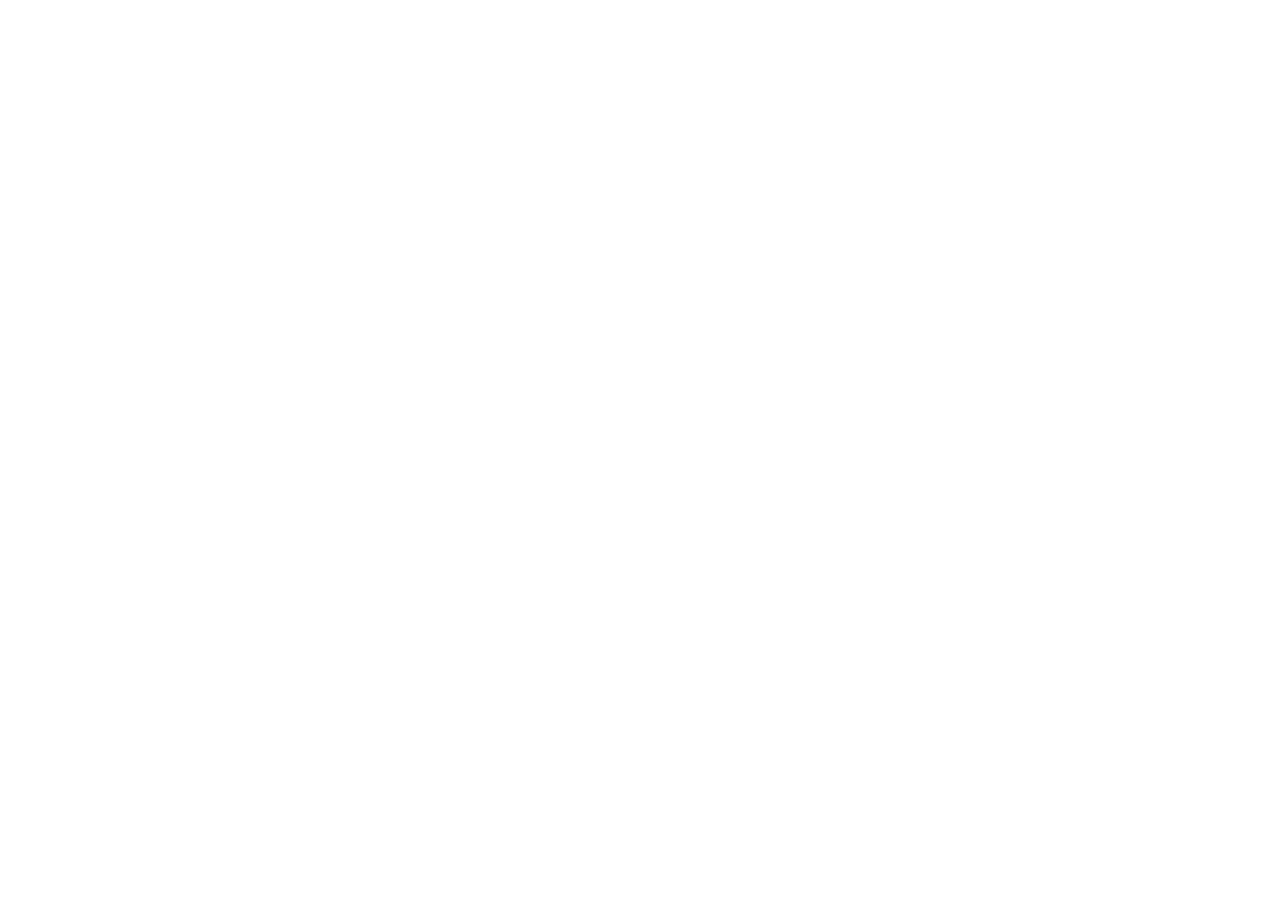
==== index.html @ 006cee89 "first commit" ====
<!DOCTYPE html>
<html>
<head>
  <meta charset="utf-8">
  <title></title>
  <meta name="viewport" content="width=device-width, initial-scale=1">
  <link rel="stylesheet" type="text/css" href="main.css">
</head>
<body>

</body>
</html>
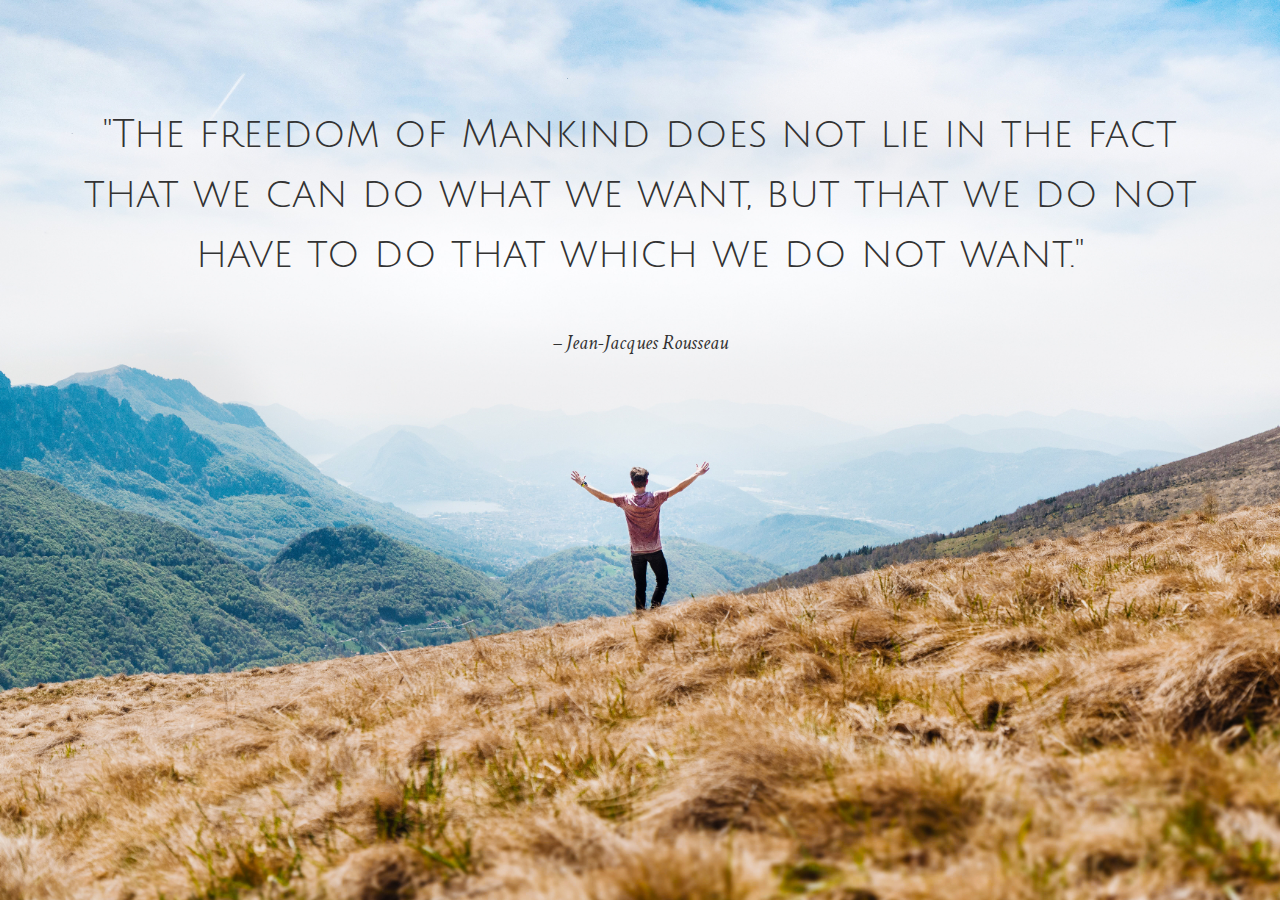
==== commit 73398b50: "second commit" ====
--- a/index.html
+++ b/index.html
@@ -1,12 +1,21 @@
+  
 <!DOCTYPE html>
 <html>
 <head>
   <meta charset="utf-8">
-  <title></title>
-  <meta name="viewport" content="width=device-width, initial-scale=1">
+  <meta name="viewport" content="width=device-width initial-scale=1">
+  
   <link rel="stylesheet" type="text/css" href="main.css">
+  <link href="https://fonts.googleapis.com/css?family=Crimson+Text|Julius+Sans+One" rel="stylesheet">
+  
+  <title>Freedom</title>
 </head>
 <body>
 
+  <div class="wrapper">
+    <p class="quote">"The freedom of Mankind does not lie in the fact that we can do what we want, but that we do not have to do that which we do not want."</p>
+    <p class="author"><small>– Jean-Jacques Rousseau</small></p>
+  </div>
+    
 </body>
 </html>--- a/main.css
+++ b/main.css
@@ -0,0 +1,33 @@
+html,
+body {
+  margin: 0;
+  padding: 0;
+  font-size: 100%;
+  line-height: 1.5;
+}
+
+body {
+  width: 100%;
+  height: 100vh;
+  background: url('assets/freedom.jpg') no-repeat center;
+  background-size: cover;
+  color: #333;
+}
+
+.wrapper {
+  padding-top: 4rem;
+  width: 90%;
+  margin: 0 auto;
+  text-align: center;
+}
+
+.quote {
+  font-family: 'Julius Sans One', sans-serif;
+  font-size: 2.5rem; 
+}
+
+.author {
+  font-family: 'Crimson Text', serif;
+  font-size: 1.5rem;
+  font-style: italic;
+}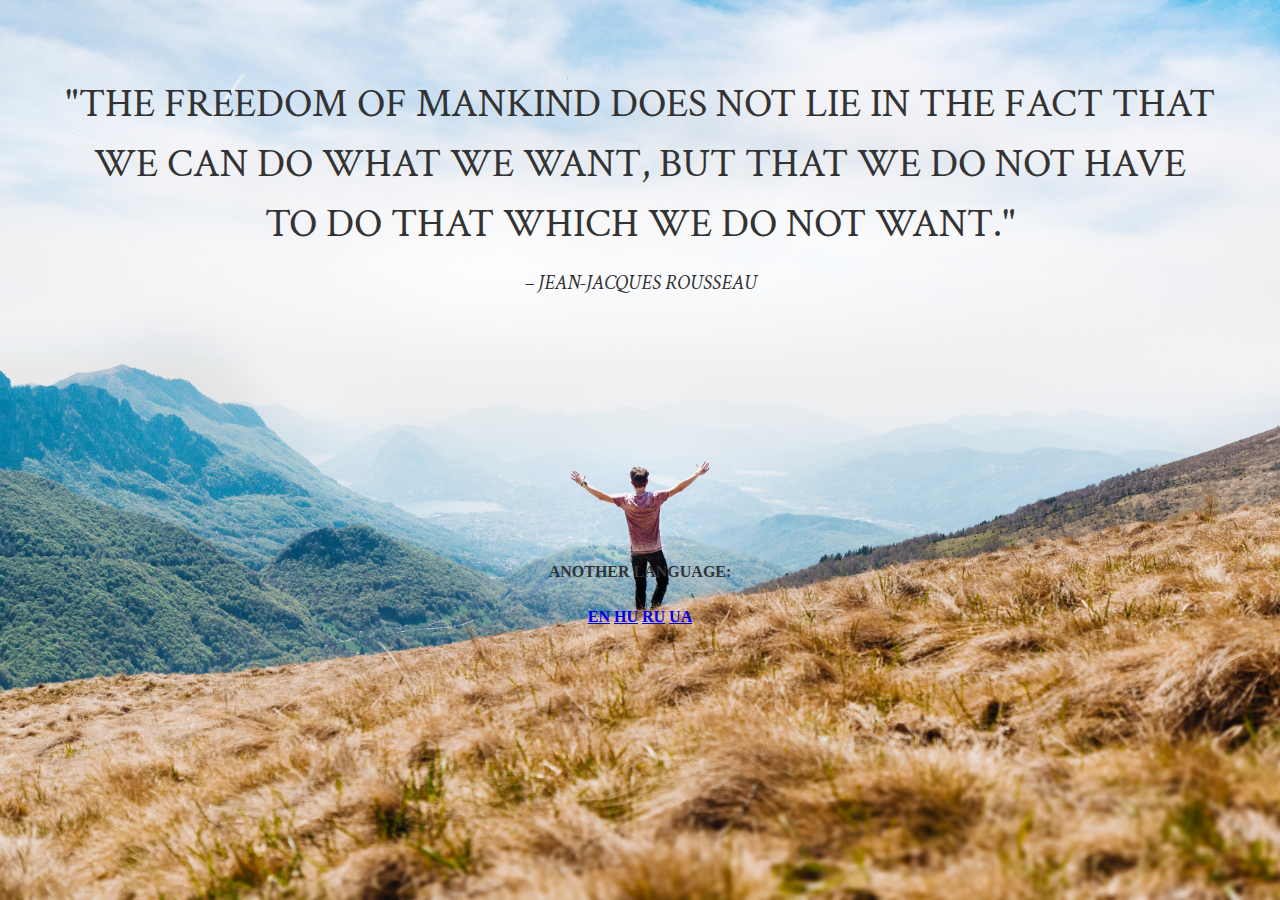
==== commit 75926667: "fix file redirect" ====
--- a/index.html
+++ b/index.html
@@ -1,21 +1,29 @@
   
 <!DOCTYPE html>
-<html>
+<html lang="en">
 <head>
   <meta charset="utf-8">
   <meta name="viewport" content="width=device-width initial-scale=1">
   
   <link rel="stylesheet" type="text/css" href="main.css">
-  <link href="https://fonts.googleapis.com/css?family=Crimson+Text|Julius+Sans+One" rel="stylesheet">
+  <link rel="preconnect" href="https://fonts.gstatic.com">
+  <link href="https://fonts.googleapis.com/css2?family=Crimson+Text:ital,wght@0,600;0,700;1,700&display=swap" rel="stylesheet">
   
   <title>Freedom</title>
 </head>
 <body>
-
   <div class="wrapper">
     <p class="quote">"The freedom of Mankind does not lie in the fact that we can do what we want, but that we do not have to do that which we do not want."</p>
     <p class="author"><small>– Jean-Jacques Rousseau</small></p>
   </div>
-    
+  <section class="language">
+      <h4>Another language:</h4>
+      <p>
+          <a href="/index.html">EN</a>
+          <a href="/index-hu.html">HU</a>
+          <a href="/index-ru.html">RU</a>
+          <a href="/index-ua.html">UA</a>
+      </p>
+  </section>
 </body>
-</html>+</html>
--- a/main.css
+++ b/main.css
@@ -12,7 +12,9 @@
   background: url('assets/freedom.jpg') no-repeat center;
   background-size: cover;
   color: #333;
-}
+  position: relative;
+ }
+
 
 .wrapper {
   padding-top: 4rem;
@@ -22,12 +24,35 @@
 }
 
 .quote {
-  font-family: 'Julius Sans One', sans-serif;
+  font-family: 'Crimson Text', serif;
   font-size: 2.5rem; 
+  position: relative;
+  top: -30px;
+  text-transform: uppercase;
 }
 
 .author {
   font-family: 'Crimson Text', serif;
   font-size: 1.5rem;
   font-style: italic;
+  position: relative;
+  top: -60px;
+}
+
+.language {
+    text-align: center;
+    position: relative;
+    margin-top: 200px;
+    margin-bottom: 0;
+    font-weight: bold;
+    text-transform: uppercase;
+    
+}
+
+.mt-2row {
+    margin-top: 260px !important;
+}
+
+p {
+    text-transform: uppercase;
 }